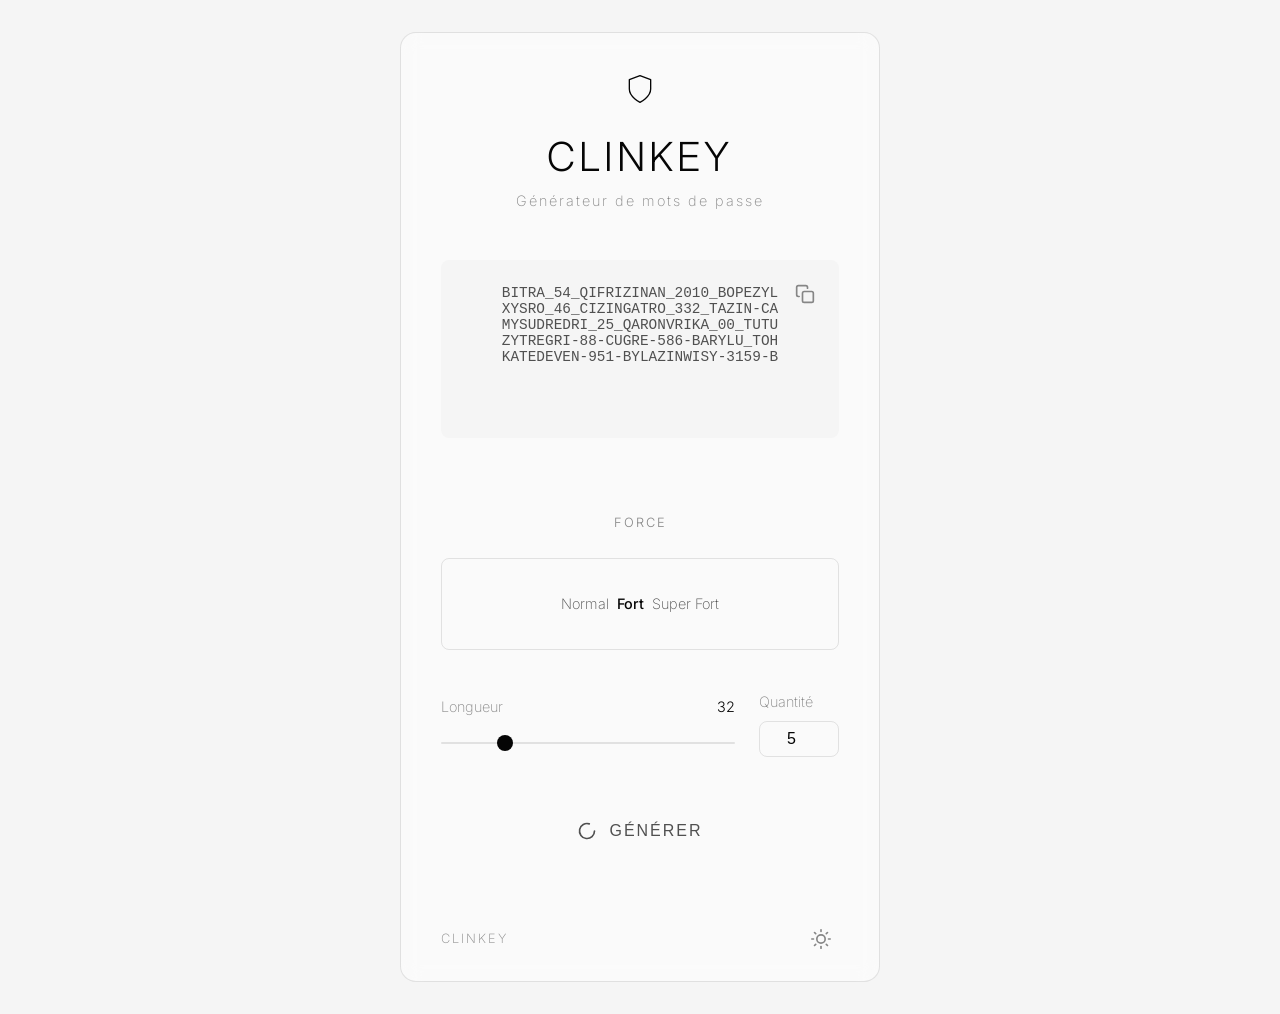
==== src/index.html @ e481baa2 "Refactoring" ====
<!DOCTYPE html>
<html lang="fr">
<head>
    <meta charset="UTF-8">
    <meta name="viewport" content="width=device-width, initial-scale=1.0">
    <title>Clinkey - Générateur de Mots de Passe Avancé</title>
    
    <!-- Inclusion of the 'Inter' font from Google Fonts -->
    <link rel="preconnect" href="https://fonts.googleapis.com">
    <link rel="preconnect" href="https://fonts.gstatic.com" crossorigin>
    <link href="https://fonts.googleapis.com/css2?family=Inter:wght@200;300;400&display=swap" rel="stylesheet">
    <link rel="stylesheet" href="./static/css/style.css">
</head>
<body data-theme="dark"> <!-- Dark theme by default -->

    <div class="app-container">
        <div class="app-content">
            <!-- Header -->
            <header class="header">
                <svg xmlns="http://www.w3.org/2000/svg" width="32" height="32" viewBox="0 0 24 24" fill="none" stroke="currentColor" stroke-width="1.5" stroke-linecap="round" stroke-linejoin="round" class="header-icon"><path d="M12 22s8-4 8-10V5l-8-3-8 3v7c0 6 8 10 8 10z"></path></svg>
                <h1 class="header-title">Clinkey</h1>
                <p class="header-subtitle">Générateur de mots de passe</p>
            </header>

            <main>
                <!-- Display of the generated password -->
                <div class="password-display-wrapper">
                    <textarea id="password-display" readonly rows="8"></textarea>
                    <button id="copy-button" title="Copier dans le presse-papiers">
                        <svg xmlns="http://www.w3.org/2000/svg" width="20" height="20" viewBox="0 0 24 24" fill="none" stroke="currentColor" stroke-width="2" stroke-linecap="round" stroke-linejoin="round"><rect x="9" y="9" width="13" height="13" rx="2" ry="2"></rect><path d="M5 15H4a2 2 0 0 1-2-2V4a2 2 0 0 1 2-2h9a2 2 0 0 1 2 2v1"></path></svg>
                    </button>
                </div>
                <div id="copy-feedback"></div>

                <!-- Generation options -->
                <section class="options-section">
                    <fieldset style="border:none;">
                        <legend class="options-legend">Force</legend>
                        <div class="radio-group">
                            <div>
                                <input type="radio" name="password_type" value="normal" id="type_normal">
                                <label for="type_normal" class="radio-label">
                                    <span class="radio-label-title">Normal</span>
                                </label>
                            </div>
                            <div>
                                <input type="radio" name="password_type" value="strong" id="type_strong" checked>
                                <label for="type_strong" class="radio-label">
                                    <span class="radio-label-title">Fort</span>
                                </label>
                            </div>
                            <div>
                                <input type="radio" name="password_type" value="super_strong" id="type_super_strong">
                                <label for="type_super_strong" class="radio-label">
                                    <span class="radio-label-title">Super Fort</span>
                                </label>
                            </div>
                        </div>
                    </fieldset>

                    <!-- Advanced options -->
                    <div class="advanced-options">
                        <div class="slider-container">
                            <label for="length-slider" class="option-label">
                                <span>Longueur</span>
                                <span id="length-value">32</span>
                            </label>
                            <input type="range" id="length-slider" min="8" max="128" value="32">
                        </div>
                        <div class="quantity-container">
                            <label for="quantity-input" class="option-label"><span>Quantité</span></label>
                            <input type="number" id="quantity-input" min="1" max="50" value="5">
                        </div>
                    </div>
                </section>

                <!-- Generation button -->
                <button id="generate-button" class="action-button">
                    <svg xmlns="http://www.w3.org/2000/svg" width="20" height="20" viewBox="0 0 24 24" fill="none" stroke="currentColor" stroke-width="2" stroke-linecap="round" stroke-linejoin="round"><path d="M21 12a9 9 0 1 1-6.219-8.56"></path></svg>
                    <span>Générer</span>
                </button>
            </main>
        </div>
        
        <!-- Footer -->
        <footer class="footer">
            <p>Clinkey</p>
            <button id="theme-toggle" title="Changer de thème">
                <svg class="icon-sun" xmlns="http://www.w3.org/2000/svg" width="20" height="20" viewBox="0 0 24 24" fill="none" stroke="currentColor" stroke-width="2" stroke-linecap="round" stroke-linejoin="round"><circle cx="12" cy="12" r="5"></circle><line x1="12" y1="1" x2="12" y2="3"></line><line x1="12" y1="21" x2="12" y2="23"></line><line x1="4.22" y1="4.22" x2="5.64" y2="5.64"></line><line x1="18.36" y1="18.36" x2="19.78" y2="19.78"></line><line x1="1" y1="12" x2="3" y2="12"></line><line x1="21" y1="12" x2="23" y2="12"></line><line x1="4.22" y1="19.78" x2="5.64" y2="18.36"></line><line x1="18.36" y1="5.64" x2="19.78" y2="4.22"></line></svg>
                <svg class="icon-moon" xmlns="http://www.w3.org/2000/svg" width="20" height="20" viewBox="0 0 24 24" fill="none" stroke="currentColor" stroke-width="2" stroke-linecap="round" stroke-linejoin="round"><path d="M21 12.79A9 9 0 1 1 11.21 3 7 7 0 0 0 21 12.79z"></path></svg>
            </button>
        </footer>
    </div>

    <script src="./static/js/script.js"></script>
</body>
</html>
---- src/static/css/style.css ----
/* --- Futuristic & Clean Theme --- */
  :root {
    /* Dark theme (default) */
    --bg-color: #050505;
    --surface-color: #101010;
    --text-color: #f5f5f5d7;
    --text-color-strong: #f5f5f5;
    --subtle-text-color: #727272;
    --accent-color: #00BFFF;
    --hover-bg-color: rgba(255, 255, 255, 0.05);
    --border-color: rgba(255, 255, 255, 0.1);
    --backdrop-bg: rgba(16, 16, 16, 0.5);
}

body[data-theme="light"] {
    /* Light theme */
    --bg-color: #f5f5f5;
    --surface-color: #ffffff;
    --text-color: #505050;
    --text-color-strong: #050505;
    --subtle-text-color: #868686;
    --accent-color: #007BFF;
    --hover-bg-color: rgba(0, 0, 0, 0.05);
    --border-color: rgba(0, 0, 0, 0.1);
    --backdrop-bg: rgba(255, 255, 255, 0.5);
}

/* --- Reset and Base --- */
* {
    margin: 0;
    padding: 0;
    box-sizing: border-box;
}

html {
    font-size: 16px;
}

body {
    background-color: var(--bg-color);
    color: var(--text-color);
    font-family: 'Inter', sans-serif;
    font-weight: 200;
    line-height: 1.6;
    -webkit-font-smoothing: antialiased;
    -moz-osx-font-smoothing: grayscale;
    display: flex;
    justify-content: center;
    align-items: flex-start;
    min-height: 100vh;
    padding: 2rem 1rem;
    transition: background-color 0.3s ease, color 0.3s ease;
}

/* --- Main Container --- */
.app-container {
    width: 100%;
    max-width: 480px;
    background-color: transparent;
    border: 1px solid var(--border-color);
    border-radius: 16px;
    overflow: hidden;
    backdrop-filter: blur(10px);
    -webkit-backdrop-filter: blur(10px);
    background-color: var(--backdrop-bg);
    transition: border-color 0.3s ease, background-color 0.3s ease;
}

.app-content {
    padding: 2.5rem;
}

/* --- Header --- */
.header {
    text-align: center;
    margin-bottom: 3rem;
}

.header-icon {
    stroke: var(--text-color-strong);
    stroke-width: 1;
    margin-bottom: 0.75rem;
    transition: stroke 0.3s ease;
}

.header-title {
    font-size: 2.5rem;
    font-weight: 300;
    color: var(--text-color-strong);
    letter-spacing: 4px;
    text-transform: uppercase;
    transition: color 0.3s ease;
}

.header-subtitle {
    font-size: 0.9rem;
    color: var(--subtle-text-color);
    font-weight: 200;
    letter-spacing: 2px;
}

/* --- Password Display --- */
.password-display-wrapper {
    position: relative;
    margin-bottom: 0.5rem;
}

#password-display {
    width: 100%;
    background-color: var(--bg-color);
    border: 1px solid transparent;
    color: var(--text-color);
    font-family: 'Menlo', 'JetBrains Mono', monospace;
    font-size: 0.9rem;
    padding: 1.5rem;
    border-radius: 8px;
    resize: none;
    min-height: 150px;
    text-align: center;
    transition: border-color 0.3s ease, box-shadow 0.3s ease, background-color 0.3s ease, color 0.3s ease;
}

#password-display:focus {
    outline: none;
    border-color: var(--accent-color);
    box-shadow: 0 0 15px rgba(0, 191, 255, 0.2);
}

#copy-button {
    position: absolute;
    top: 1rem;
    right: 1rem;
    background: none;
    border: none;
    cursor: pointer;
    color: var(--subtle-text-color);
    padding: 0.5rem;
    border-radius: 50%;
    transition: color 0.3s ease, background-color 0.3s ease;
}

#copy-button:hover {
    color: var(--text-color-strong);
    background-color: var(--hover-bg-color);
}

#copy-feedback {
    text-align: center;
    height: 20px;
    font-size: 0.8rem;
    color: var(--accent-color);
    opacity: 0;
    transition: opacity 0.5s ease;
    letter-spacing: 1px;
}

#copy-feedback.fade-in-out {
    opacity: 1;
}

/* --- Options Section --- */
.options-section {
    margin-top: 2.5rem;
}

.options-legend {
    text-align: center;
    font-size: 0.8rem;
    color: var(--subtle-text-color);
    margin-bottom: 1.5rem;
    font-weight: 300;
    text-transform: uppercase;
    letter-spacing: 2px;
}

.radio-group {
    display: flex;
    justify-content: center;
    gap: 0.5rem;
    border: 1px solid var(--border-color);
    border-radius: 8px;
    padding: 0.5rem;
    transition: border-color 0.3s ease;
}

.radio-label {
    flex: 1;
    padding: 0.75rem;
    text-align: center;
    cursor: pointer;
    border-radius: 6px;
    transition: background-color 0.3s ease, color 0.3s ease;
    color: var(--subtle-text-color);
}

.radio-label-title {
    display: block;
    font-size: 0.9rem;
    color: var(--text-color);
    transition: color 0.3s ease;
}

.radio-label-desc { display: none; }
input[type="radio"] { display: none; }

input[type="radio"]:checked + .radio-label .radio-label-title {
      color: var(--text-color-strong);
      font-weight: 500;
}

/* --- Advanced Options --- */
.advanced-options {
    margin-top: 2.5rem;
    display: grid;
    grid-template-columns: 1fr 80px;
    gap: 1.5rem;
    align-items: center;
}

.option-label {
    display: flex;
    justify-content: space-between;
    font-size: 0.9rem;
    margin-bottom: 0.5rem;
    color: var(--subtle-text-color);
}

#length-value {
    font-weight: 300;
    color: var(--text-color-strong);
}

input[type="range"] {
    -webkit-appearance: none;
    appearance: none;
    width: 100%;
    height: 2px;
    background: var(--border-color);
    border-radius: 2px;
    outline: none;
    transition: background 0.3s;
}
input[type="range"]::-webkit-slider-thumb {
    -webkit-appearance: none;
    appearance: none;
    width: 16px;
    height: 16px;
    background: var(--text-color-strong);
    cursor: pointer;
    border-radius: 50%;
    transition: transform 0.2s ease, box-shadow 0.3s ease, background-color 0.3s ease;
}
input[type="range"]::-webkit-slider-thumb:hover { transform: scale(1.1); }
input[type="range"]::-webkit-slider-thumb:active {
    box-shadow: 0 0 10px var(--accent-color);
    background: var(--accent-color);
}

#quantity-input {
    width: 100%;
    background-color: transparent;
    border: 1px solid var(--border-color);
    color: var(--text-color-strong);
    padding: 0.5rem;
    border-radius: 8px;
    text-align: center;
    font-size: 1rem;
    font-weight: 300;
    transition: border-color 0.3s ease, box-shadow 0.3s ease, color 0.3s ease;
}
#quantity-input:focus {
    outline: none;
    border-color: var(--accent-color);
}

/* --- Action Buttons --- */
.action-button {
    width: 100%;
    background-color: transparent;
    border: none;
    color: var(--text-color);
    padding: 1rem;
    border-radius: 8px;
    font-size: 1rem;
    font-weight: 300;
    cursor: pointer;
    transition: background-color 0.3s ease, color 0.3s ease;
    display: flex;
    align-items: center;
    justify-content: center;
    gap: 0.75rem;
    text-transform: uppercase;
    letter-spacing: 2px;
}

.action-button:hover {
    background-color: var(--hover-bg-color);
    color: var(--text-color-strong);
}

#generate-button { margin-top: 3rem; }

/* --- Footer --- */
.footer {
    display: flex;
    justify-content: space-between;
    align-items: center;
    padding: 1.5rem 2.5rem;
    font-size: 0.8rem;
    color: var(--subtle-text-color);
    font-weight: 200;
    letter-spacing: 2px;
    text-transform: uppercase;
}

#theme-toggle {
    background: none;
    border: none;
    cursor: pointer;
    color: var(--subtle-text-color);
    padding: 0.5rem;
    border-radius: 50%;
    display: flex;
    align-items: center;
    justify-content: center;
    transition: color 0.3s ease, background-color 0.3s ease;
}
#theme-toggle:hover {
    color: var(--text-color-strong);
    background-color: var(--hover-bg-color);
}
.icon-sun, .icon-moon { transition: transform 0.3s ease-out; }
body[data-theme="light"] .icon-moon { display: none; }
body[data-theme="dark"] .icon-sun { display: none; }

/* --- Loader --- */
.loader {
    width: 16px;
    height: 16px;
    border: 2px solid currentColor;
    border-bottom-color: transparent;
    border-radius: 50%;
    display: inline-block;
    box-sizing: border-box;
    animation: rotation 1s linear infinite;
}
.hidden { display: none; }
@keyframes rotation {
    0% { transform: rotate(0deg); }
    100% { transform: rotate(360deg); }
}

/* --- Responsive --- */
@media (max-width: 600px) {
    html { font-size: 14px; }
    body { padding: 1rem 0.5rem; }
    .app-content, .footer { padding: 1.5rem; }
    .header-title { font-size: 2rem; }
    .advanced-options {
        grid-template-columns: 1fr;
        gap: 2rem;
    }
}
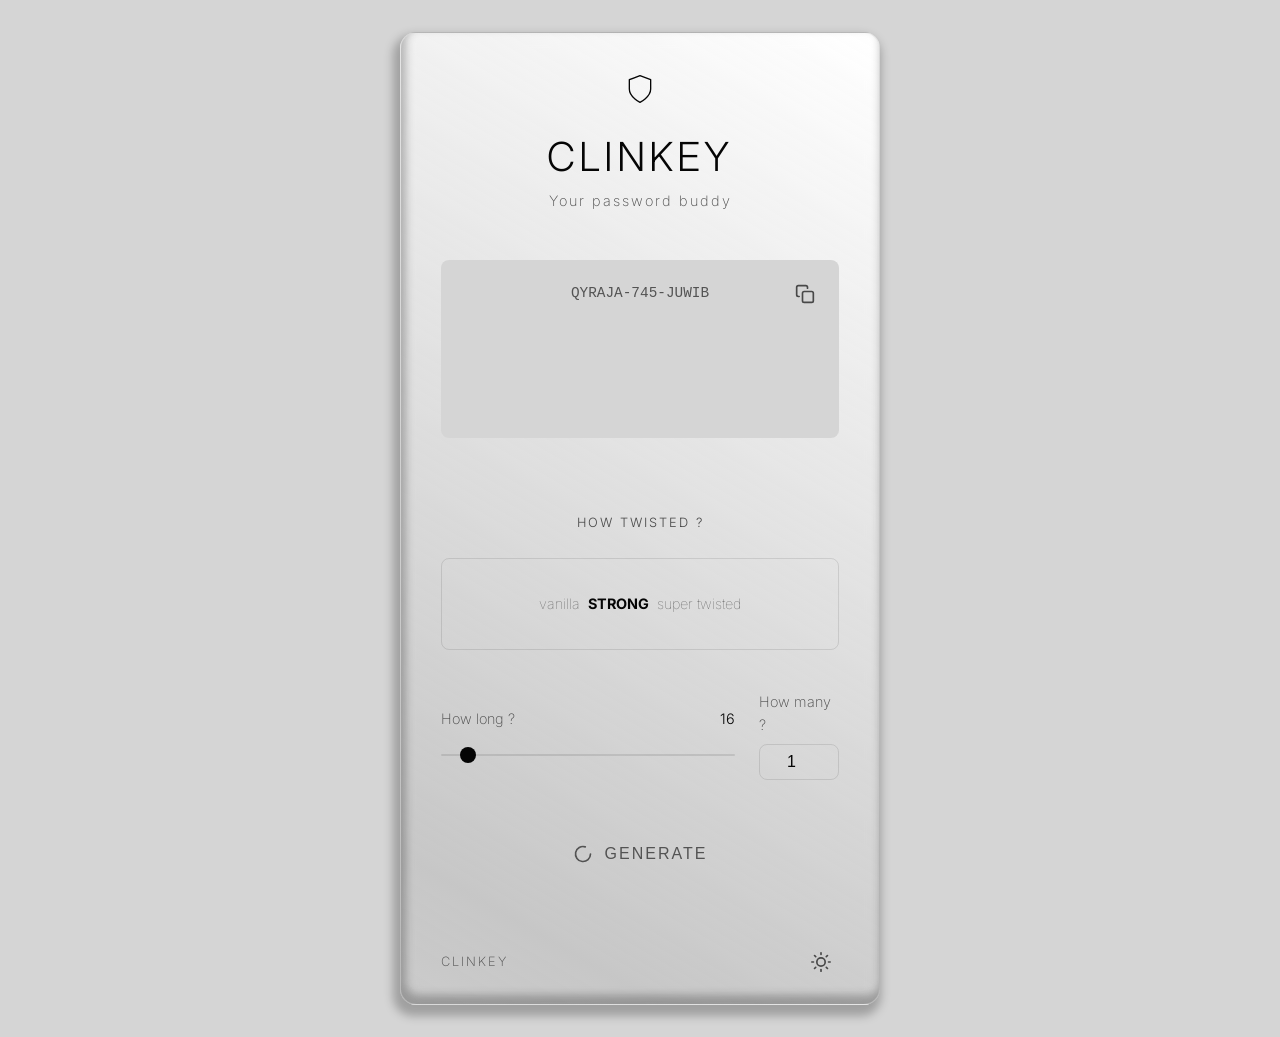
==== commit 594668aa: "Style updates" ====
--- a/src/index.html
+++ b/src/index.html
@@ -3,7 +3,7 @@
 <head>
     <meta charset="UTF-8">
     <meta name="viewport" content="width=device-width, initial-scale=1.0">
-    <title>Clinkey - Générateur de Mots de Passe Avancé</title>
+    <title>Clinkey - Your password buddy</title>
     
     <!-- Inclusion of the 'Inter' font from Google Fonts -->
     <link rel="preconnect" href="https://fonts.googleapis.com">
@@ -19,14 +19,14 @@
             <header class="header">
                 <svg xmlns="http://www.w3.org/2000/svg" width="32" height="32" viewBox="0 0 24 24" fill="none" stroke="currentColor" stroke-width="1.5" stroke-linecap="round" stroke-linejoin="round" class="header-icon"><path d="M12 22s8-4 8-10V5l-8-3-8 3v7c0 6 8 10 8 10z"></path></svg>
                 <h1 class="header-title">Clinkey</h1>
-                <p class="header-subtitle">Générateur de mots de passe</p>
+                <p class="header-subtitle">Your password buddy</p>
             </header>
 
             <main>
                 <!-- Display of the generated password -->
                 <div class="password-display-wrapper">
                     <textarea id="password-display" readonly rows="8"></textarea>
-                    <button id="copy-button" title="Copier dans le presse-papiers">
+                    <button id="copy-button" title="Copy to clipboard">
                         <svg xmlns="http://www.w3.org/2000/svg" width="20" height="20" viewBox="0 0 24 24" fill="none" stroke="currentColor" stroke-width="2" stroke-linecap="round" stroke-linejoin="round"><rect x="9" y="9" width="13" height="13" rx="2" ry="2"></rect><path d="M5 15H4a2 2 0 0 1-2-2V4a2 2 0 0 1 2-2h9a2 2 0 0 1 2 2v1"></path></svg>
                     </button>
                 </div>
@@ -35,24 +35,24 @@
                 <!-- Generation options -->
                 <section class="options-section">
                     <fieldset style="border:none;">
-                        <legend class="options-legend">Force</legend>
+                        <legend class="options-legend">How twisted ?</legend>
                         <div class="radio-group">
                             <div>
                                 <input type="radio" name="password_type" value="normal" id="type_normal">
                                 <label for="type_normal" class="radio-label">
-                                    <span class="radio-label-title">Normal</span>
+                                    <span class="radio-label-title">Vanilla</Var></span>
                                 </label>
                             </div>
                             <div>
                                 <input type="radio" name="password_type" value="strong" id="type_strong" checked>
                                 <label for="type_strong" class="radio-label">
-                                    <span class="radio-label-title">Fort</span>
+                                    <span class="radio-label-title">Strong</span>
                                 </label>
                             </div>
                             <div>
                                 <input type="radio" name="password_type" value="super_strong" id="type_super_strong">
                                 <label for="type_super_strong" class="radio-label">
-                                    <span class="radio-label-title">Super Fort</span>
+                                    <span class="radio-label-title">Super twisted</span>
                                 </label>
                             </div>
                         </div>
@@ -62,14 +62,14 @@
                     <div class="advanced-options">
                         <div class="slider-container">
                             <label for="length-slider" class="option-label">
-                                <span>Longueur</span>
-                                <span id="length-value">32</span>
+                                <span>How long ?</span>
+                                <span id="length-value">16</span>
                             </label>
-                            <input type="range" id="length-slider" min="8" max="128" value="32">
+                            <input type="range" id="length-slider" min="8" max="128" value="16">
                         </div>
                         <div class="quantity-container">
-                            <label for="quantity-input" class="option-label"><span>Quantité</span></label>
-                            <input type="number" id="quantity-input" min="1" max="50" value="5">
+                            <label for="quantity-input" class="option-label"><span>How many ?</span></label>
+                            <input type="number" id="quantity-input" min="1" max="70" value="1">
                         </div>
                     </div>
                 </section>
@@ -77,7 +77,7 @@
                 <!-- Generation button -->
                 <button id="generate-button" class="action-button">
                     <svg xmlns="http://www.w3.org/2000/svg" width="20" height="20" viewBox="0 0 24 24" fill="none" stroke="currentColor" stroke-width="2" stroke-linecap="round" stroke-linejoin="round"><path d="M21 12a9 9 0 1 1-6.219-8.56"></path></svg>
-                    <span>Générer</span>
+                    <span>Generate</span>
                 </button>
             </main>
         </div>
@@ -85,7 +85,7 @@
         <!-- Footer -->
         <footer class="footer">
             <p>Clinkey</p>
-            <button id="theme-toggle" title="Changer de thème">
+            <button id="theme-toggle" title="Change theme">
                 <svg class="icon-sun" xmlns="http://www.w3.org/2000/svg" width="20" height="20" viewBox="0 0 24 24" fill="none" stroke="currentColor" stroke-width="2" stroke-linecap="round" stroke-linejoin="round"><circle cx="12" cy="12" r="5"></circle><line x1="12" y1="1" x2="12" y2="3"></line><line x1="12" y1="21" x2="12" y2="23"></line><line x1="4.22" y1="4.22" x2="5.64" y2="5.64"></line><line x1="18.36" y1="18.36" x2="19.78" y2="19.78"></line><line x1="1" y1="12" x2="3" y2="12"></line><line x1="21" y1="12" x2="23" y2="12"></line><line x1="4.22" y1="19.78" x2="5.64" y2="18.36"></line><line x1="18.36" y1="5.64" x2="19.78" y2="4.22"></line></svg>
                 <svg class="icon-moon" xmlns="http://www.w3.org/2000/svg" width="20" height="20" viewBox="0 0 24 24" fill="none" stroke="currentColor" stroke-width="2" stroke-linecap="round" stroke-linejoin="round"><path d="M21 12.79A9 9 0 1 1 11.21 3 7 7 0 0 0 21 12.79z"></path></svg>
             </button>
--- a/src/static/css/style.css
+++ b/src/static/css/style.css
@@ -10,19 +10,28 @@
     --hover-bg-color: rgba(255, 255, 255, 0.05);
     --border-color: rgba(255, 255, 255, 0.1);
     --backdrop-bg: rgba(16, 16, 16, 0.5);
-}
+    --box-shadow: none;
+    --app-background: linear-gradient(190deg,#131313 0%, #0d0d0d 70%, #030303 100%);
+
 
 body[data-theme="light"] {
     /* Light theme */
-    --bg-color: #f5f5f5;
+    /* --bg-color: #f5f5f5;
     --surface-color: #ffffff;
-    --text-color: #505050;
+    --text-color: #505050; */
+    --bg-color: #d5d5d5;
+    --surface-color: #bbb;
+    --text-color: #535353;
     --text-color-strong: #050505;
-    --subtle-text-color: #868686;
+    /* --subtle-text-color: #868686; */
+    --subtle-text-color: #484848;
     --accent-color: #007BFF;
     --hover-bg-color: rgba(0, 0, 0, 0.05);
     --border-color: rgba(0, 0, 0, 0.1);
     --backdrop-bg: rgba(255, 255, 255, 0.5);
+    --box-shadow: inset 3px -7px 8px 2px #00000040, -3px 7px 10px 4px #00000040;
+    --app-background: linear-gradient(210deg,rgb(255, 255, 255) 0%, rgba(191, 191, 191, 0.65) 88%, rgba(198, 198, 198, 0.69) 100%);
+
 }
 
 /* --- Reset and Base --- */
@@ -56,14 +65,16 @@
 .app-container {
     width: 100%;
     max-width: 480px;
-    background-color: transparent;
+    background: var(--app-background);
     border: 1px solid var(--border-color);
     border-radius: 16px;
     overflow: hidden;
     backdrop-filter: blur(10px);
     -webkit-backdrop-filter: blur(10px);
-    background-color: var(--backdrop-bg);
+    /* background-color: var(--backdrop-bg); */
     transition: border-color 0.3s ease, background-color 0.3s ease;
+    box-shadow: var(--box-shadow);
+
 }
 
 .app-content {
@@ -198,6 +209,8 @@
     font-size: 0.9rem;
     color: var(--text-color);
     transition: color 0.3s ease;
+    font-weight: 100 !important;
+    text-transform: lowercase;
 }
 
 .radio-label-desc { display: none; }
@@ -205,7 +218,8 @@
 
 input[type="radio"]:checked + .radio-label .radio-label-title {
       color: var(--text-color-strong);
-      font-weight: 500;
+      font-weight: 700 !important;
+      text-transform: uppercase;
 }
 
 /* --- Advanced Options --- */
@@ -360,4 +374,4 @@
         grid-template-columns: 1fr;
         gap: 2rem;
     }
-}+}
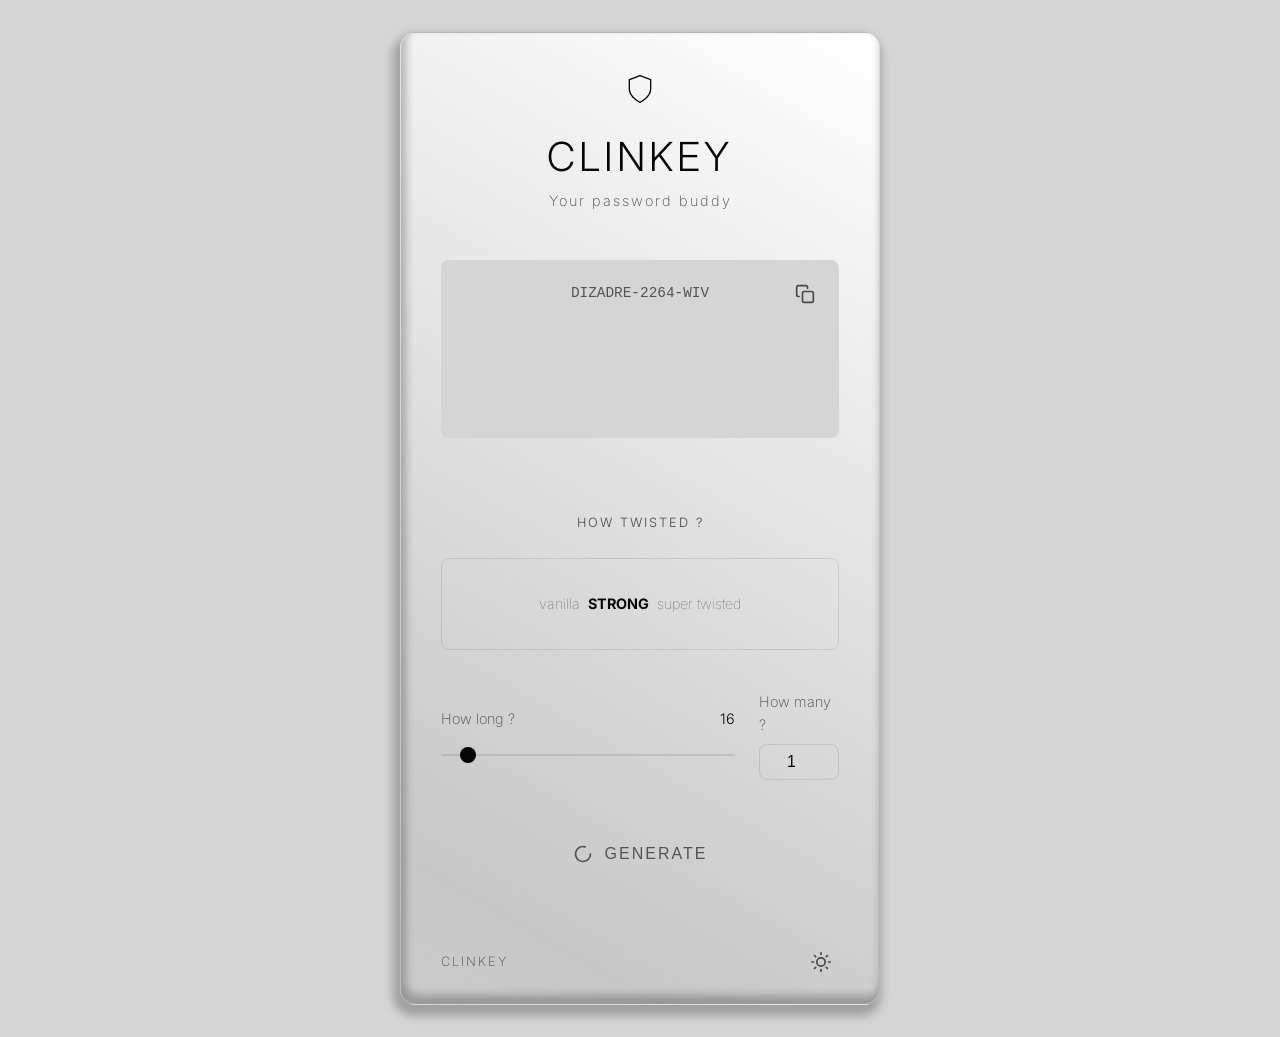
==== commit 745687c6: "Added the flavicons" ====
--- a/src/index.html
+++ b/src/index.html
@@ -4,7 +4,12 @@
     <meta charset="UTF-8">
     <meta name="viewport" content="width=device-width, initial-scale=1.0">
     <title>Clinkey - Your password buddy</title>
-    
+    <link rel="icon" type="image/png" href="/favicon/favicon-96x96.png" sizes="96x96" />
+    <link rel="icon" type="image/svg+xml" href="/favicon/favicon.svg" />
+    <link rel="shortcut icon" href="/favicon/favicon.ico" />
+    <link rel="apple-touch-icon" sizes="180x180" href="/favicon/apple-touch-icon.png" />
+    <meta name="apple-mobile-web-app-title" content="ClinKey" />
+    <link rel="manifest" href="/favicon/site.webmanifest" />
     <!-- Inclusion of the 'Inter' font from Google Fonts -->
     <link rel="preconnect" href="https://fonts.googleapis.com">
     <link rel="preconnect" href="https://fonts.gstatic.com" crossorigin>
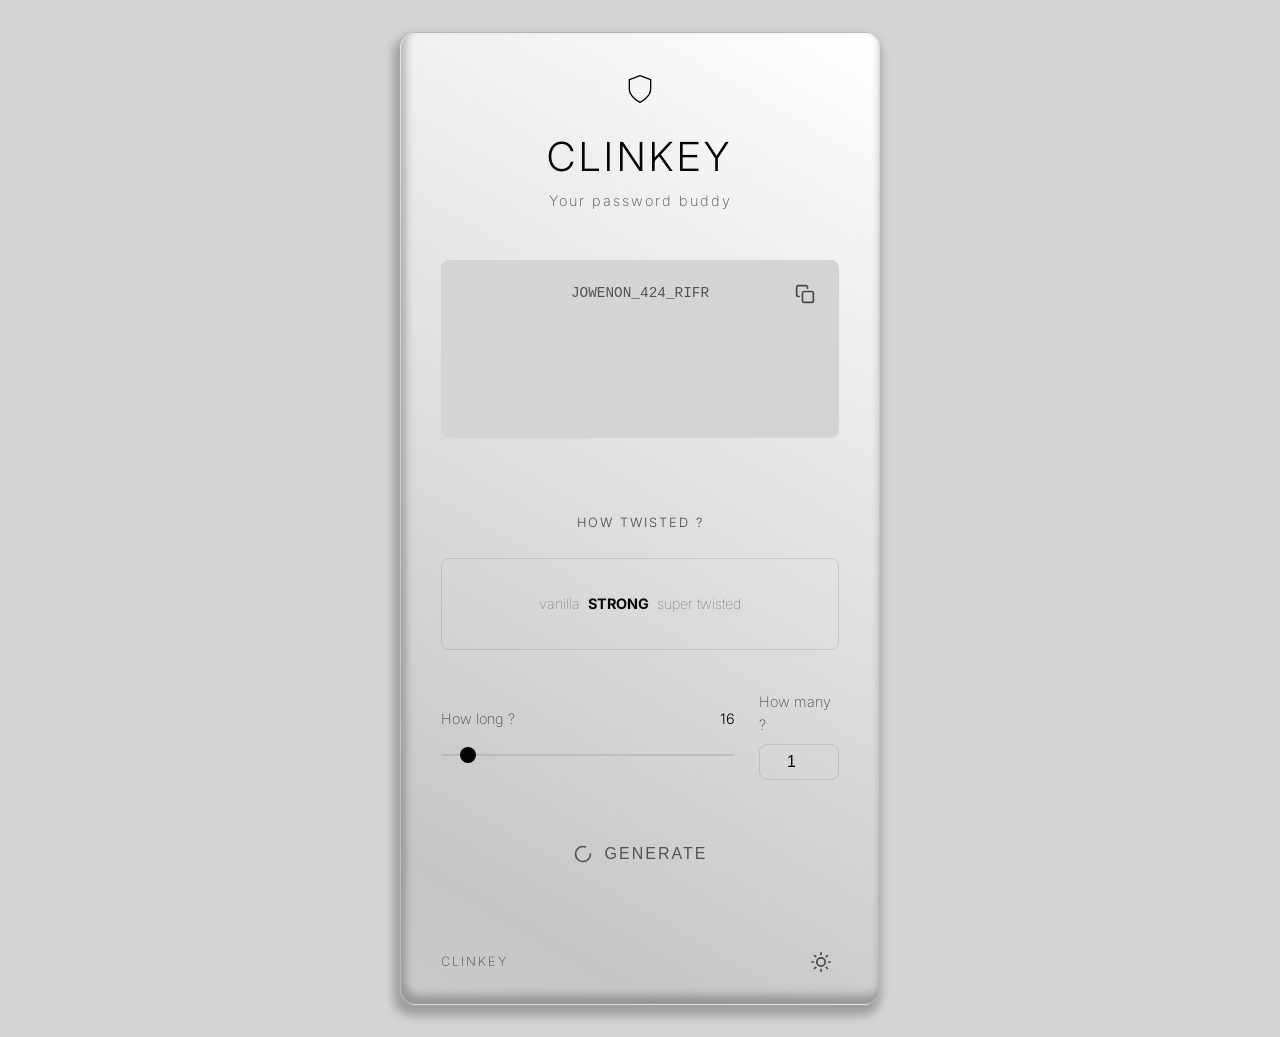
==== commit 21937c7e: "Updated the flavicons" ====
--- a/src/index.html
+++ b/src/index.html
@@ -4,12 +4,12 @@
     <meta charset="UTF-8">
     <meta name="viewport" content="width=device-width, initial-scale=1.0">
     <title>Clinkey - Your password buddy</title>
-    <link rel="icon" type="image/png" href="/favicon/favicon-96x96.png" sizes="96x96" />
-    <link rel="icon" type="image/svg+xml" href="/favicon/favicon.svg" />
-    <link rel="shortcut icon" href="/favicon/favicon.ico" />
-    <link rel="apple-touch-icon" sizes="180x180" href="/favicon/apple-touch-icon.png" />
+    <link rel="icon" type="image/png" href="favicon/favicon-96x96.png" sizes="96x96" />
+    <link rel="icon" type="image/svg+xml" href="favicon/favicon.svg" />
+    <link rel="shortcut icon" href="favicon/favicon.ico" />
+    <link rel="apple-touch-icon" sizes="180x180" href="favicon/apple-touch-icon.png" />
     <meta name="apple-mobile-web-app-title" content="ClinKey" />
-    <link rel="manifest" href="/favicon/site.webmanifest" />
+    <link rel="manifest" href="favicon/site.webmanifest" />
     <!-- Inclusion of the 'Inter' font from Google Fonts -->
     <link rel="preconnect" href="https://fonts.googleapis.com">
     <link rel="preconnect" href="https://fonts.gstatic.com" crossorigin>
